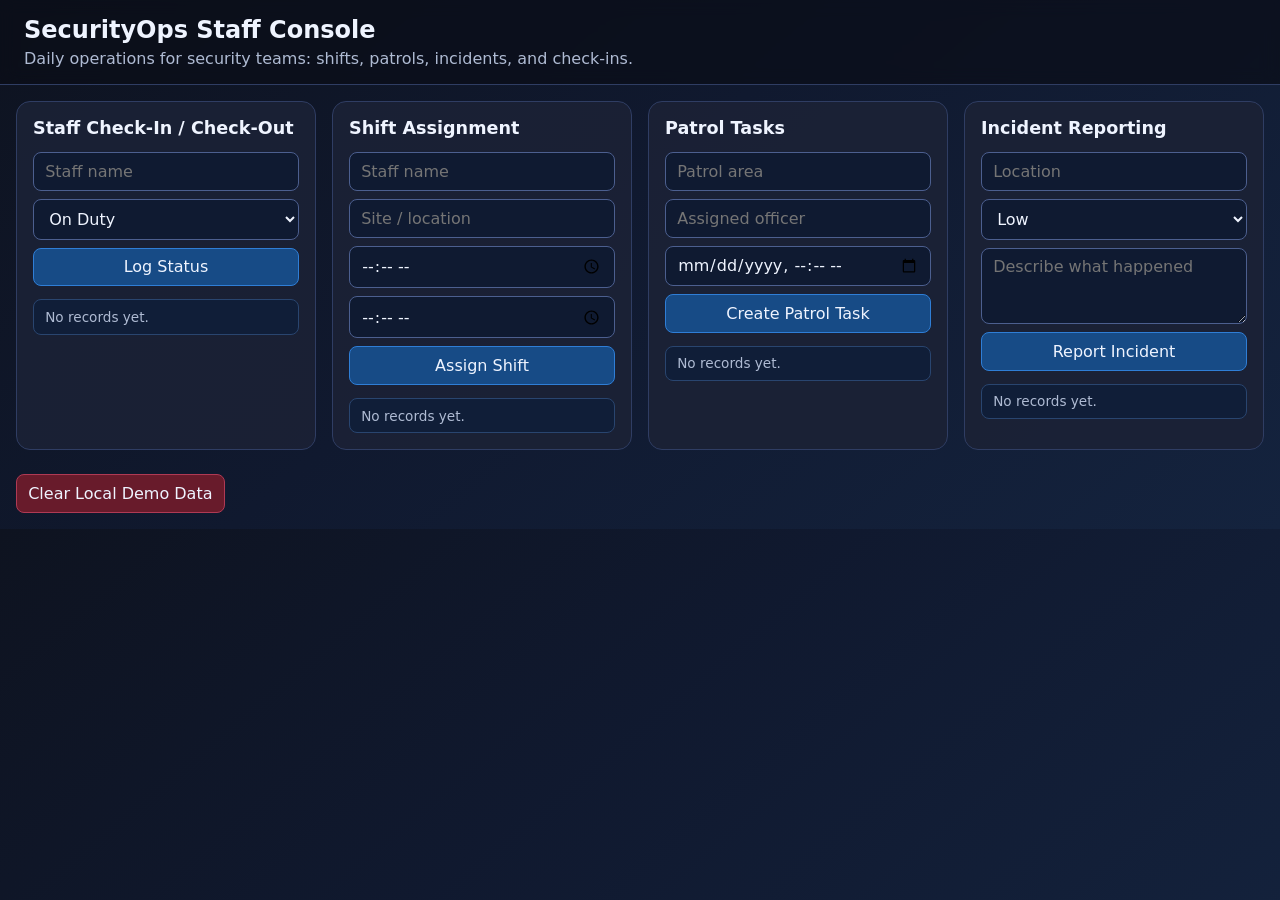
==== SecurityOpsApp/index.html @ 8a80f306 "Replace unicode dashes in SecurityOps app output strings" ====
<!doctype html>
<html lang="en">
  <head>
    <meta charset="UTF-8" />
    <meta name="viewport" content="width=device-width, initial-scale=1.0" />
    <title>SecurityOps Staff Console</title>
    <link rel="stylesheet" href="styles.css" />
  </head>
  <body>
    <header class="topbar">
      <h1>SecurityOps Staff Console</h1>
      <p>Daily operations for security teams: shifts, patrols, incidents, and check-ins.</p>
    </header>

    <main class="grid">
      <section class="card">
        <h2>Staff Check-In / Check-Out</h2>
        <form id="checkinForm" class="form-inline">
          <input id="staffName" type="text" placeholder="Staff name" required />
          <select id="status" required>
            <option value="On Duty">On Duty</option>
            <option value="Off Duty">Off Duty</option>
            <option value="Break">Break</option>
          </select>
          <button type="submit">Log Status</button>
        </form>
        <ul id="checkinList" class="list"></ul>
      </section>

      <section class="card">
        <h2>Shift Assignment</h2>
        <form id="shiftForm" class="form-stack">
          <input id="shiftStaff" type="text" placeholder="Staff name" required />
          <input id="shiftLocation" type="text" placeholder="Site / location" required />
          <input id="shiftStart" type="time" required />
          <input id="shiftEnd" type="time" required />
          <button type="submit">Assign Shift</button>
        </form>
        <ul id="shiftList" class="list"></ul>
      </section>

      <section class="card">
        <h2>Patrol Tasks</h2>
        <form id="patrolForm" class="form-stack">
          <input id="patrolArea" type="text" placeholder="Patrol area" required />
          <input id="patrolAssignee" type="text" placeholder="Assigned officer" required />
          <input id="patrolDue" type="datetime-local" required />
          <button type="submit">Create Patrol Task</button>
        </form>
        <ul id="patrolList" class="list"></ul>
      </section>

      <section class="card">
        <h2>Incident Reporting</h2>
        <form id="incidentForm" class="form-stack">
          <input id="incidentLocation" type="text" placeholder="Location" required />
          <select id="incidentSeverity" required>
            <option value="Low">Low</option>
            <option value="Medium">Medium</option>
            <option value="High">High</option>
            <option value="Critical">Critical</option>
          </select>
          <textarea id="incidentDescription" rows="3" placeholder="Describe what happened" required></textarea>
          <button type="submit">Report Incident</button>
        </form>
        <ul id="incidentList" class="list"></ul>
      </section>
    </main>

    <footer class="footer">
      <button id="clearData" class="danger">Clear Local Demo Data</button>
    </footer>

    <script src="app.js"></script>
  </body>
</html>
---- SecurityOpsApp/styles.css ----
:root {
  color-scheme: light dark;
  --bg: #0e1320;
  --panel: #1b2236;
  --muted: #afbbd3;
  --text: #eff4ff;
  --accent: #4da3ff;
  --danger: #ff5f7a;
}

* {
  box-sizing: border-box;
}

body {
  margin: 0;
  font-family: Inter, Segoe UI, system-ui, sans-serif;
  background: linear-gradient(140deg, #0e1320, #10192f 45%, #14233e);
  color: var(--text);
}

.topbar {
  padding: 1rem 1.5rem;
  border-bottom: 1px solid #2f3d63;
  background: rgba(10, 14, 24, 0.7);
  backdrop-filter: blur(8px);
}

.topbar h1 {
  margin: 0;
  font-size: 1.5rem;
}

.topbar p {
  margin: 0.3rem 0 0;
  color: var(--muted);
}

.grid {
  padding: 1rem;
  display: grid;
  grid-template-columns: repeat(auto-fit, minmax(280px, 1fr));
  gap: 1rem;
}

.card {
  border: 1px solid #2f3d63;
  border-radius: 14px;
  padding: 1rem;
  background: rgba(27, 34, 54, 0.9);
}

h2 {
  margin-top: 0;
  font-size: 1.1rem;
}

.form-inline,
.form-stack {
  display: grid;
  gap: 0.5rem;
  margin-bottom: 0.8rem;
}

input,
select,
textarea,
button {
  border: 1px solid #4c5f8f;
  border-radius: 8px;
  padding: 0.55rem 0.7rem;
  background: #0f1a31;
  color: var(--text);
  font: inherit;
}

button {
  cursor: pointer;
  background: #174b86;
  border-color: #2f7ed6;
}

button:hover {
  background: #1c5da8;
}

.list {
  margin: 0;
  padding: 0;
  list-style: none;
  display: grid;
  gap: 0.45rem;
}

.list li {
  padding: 0.55rem 0.7rem;
  border-radius: 8px;
  background: #101e38;
  border: 1px solid #29456f;
}

.meta {
  color: var(--muted);
  font-size: 0.85rem;
}

.footer {
  padding: 0.5rem 1rem 1rem;
}

.danger {
  background: #681b2b;
  border-color: #af3a54;
}
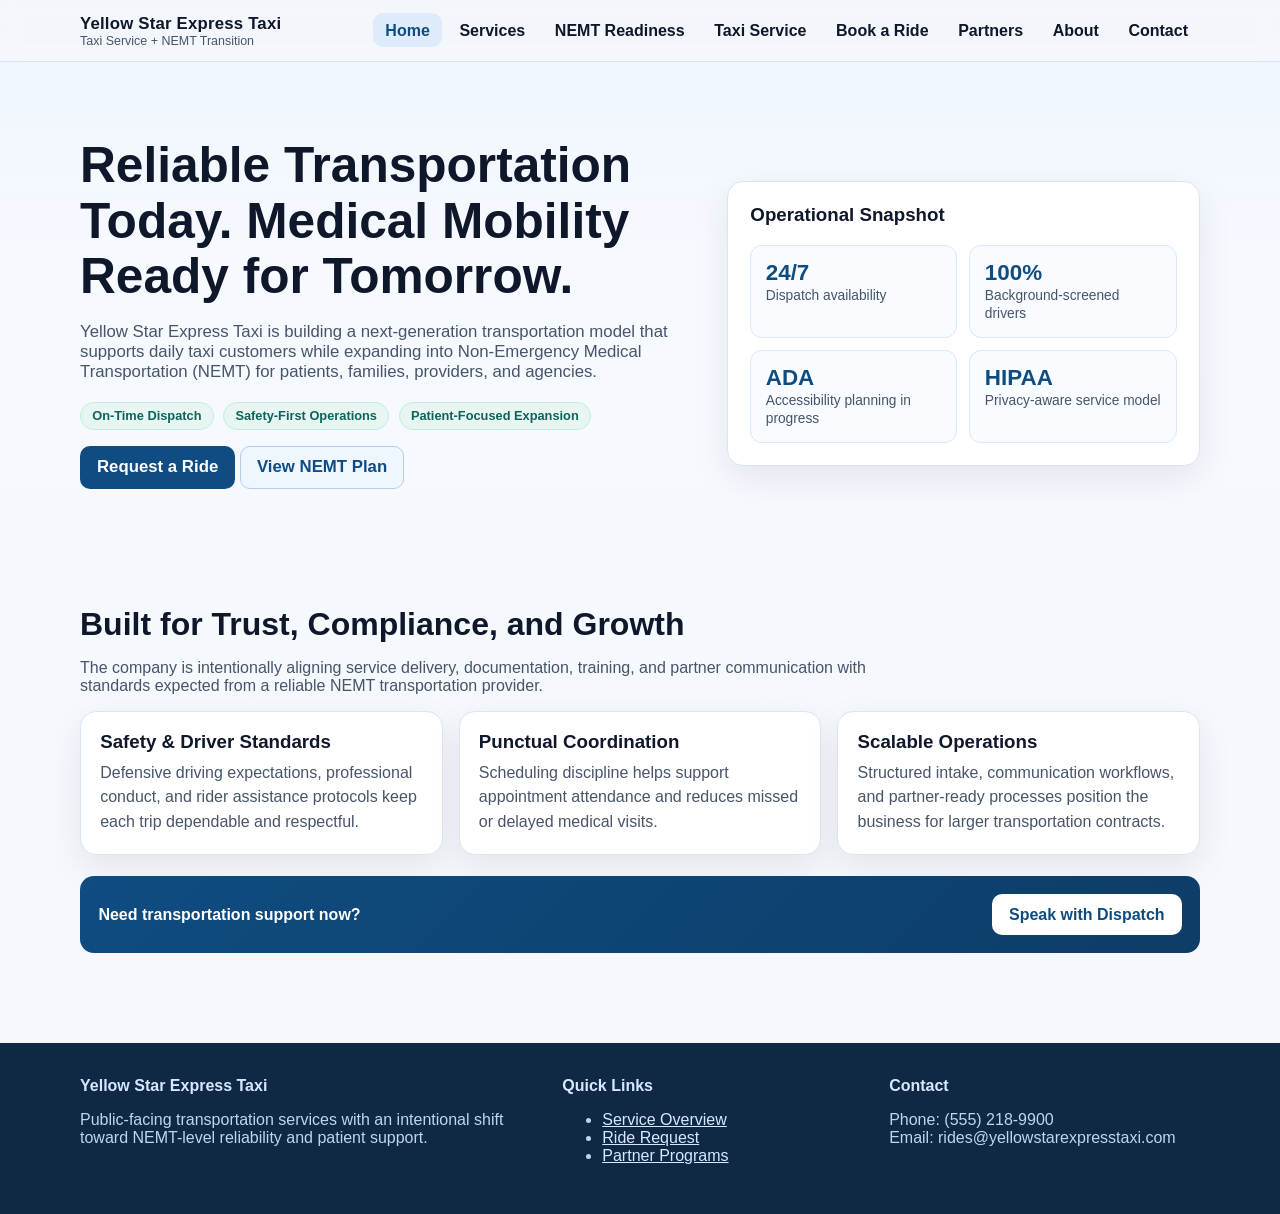
==== commit 0e73ee1f: "Redesign SecurityOpsApp into multi-page Yellow Star Express website" ====
--- a/SecurityOpsApp/index.html
+++ b/SecurityOpsApp/index.html
@@ -1,76 +1,63 @@
 <!doctype html>
 <html lang="en">
-  <head>
-    <meta charset="UTF-8" />
-    <meta name="viewport" content="width=device-width, initial-scale=1.0" />
-    <title>SecurityOps Staff Console</title>
-    <link rel="stylesheet" href="styles.css" />
-  </head>
-  <body>
-    <header class="topbar">
-      <h1>SecurityOps Staff Console</h1>
-      <p>Daily operations for security teams: shifts, patrols, incidents, and check-ins.</p>
-    </header>
+<head>
+  <meta charset="UTF-8" />
+  <meta name="viewport" content="width=device-width, initial-scale=1.0" />
+  <title>Yellow Star Express Taxi | Taxi & NEMT Transportation</title>
+  <meta name="description" content="Professional taxi and emerging NEMT transportation services focused on reliability, safety, punctuality, and patient-centered care." />
+  <link rel="stylesheet" href="styles.css" />
+</head>
+<body>
+  <header class="site-header">
+    <div class="container nav-wrap">
+      <a class="brand" href="index.html"><strong>Yellow Star Express Taxi</strong><span>Taxi Service + NEMT Transition</span></a>
+      <button class="nav-toggle" data-nav-toggle aria-label="Open menu">☰</button>
+      <ul class="nav-links">
+        <li><a href="index.html">Home</a></li><li><a href="services.html">Services</a></li><li><a href="nemt.html">NEMT Readiness</a></li><li><a href="taxi.html">Taxi Service</a></li><li><a href="booking.html">Book a Ride</a></li><li><a href="partners.html">Partners</a></li><li><a href="about.html">About</a></li><li><a href="contact.html">Contact</a></li>
+      </ul>
+    </div>
+  </header>
 
-    <main class="grid">
-      <section class="card">
-        <h2>Staff Check-In / Check-Out</h2>
-        <form id="checkinForm" class="form-inline">
-          <input id="staffName" type="text" placeholder="Staff name" required />
-          <select id="status" required>
-            <option value="On Duty">On Duty</option>
-            <option value="Off Duty">Off Duty</option>
-            <option value="Break">Break</option>
-          </select>
-          <button type="submit">Log Status</button>
-        </form>
-        <ul id="checkinList" class="list"></ul>
-      </section>
+  <main>
+    <section class="container hero">
+      <div>
+        <h1>Reliable Transportation Today. Medical Mobility Ready for Tomorrow.</h1>
+        <p>Yellow Star Express Taxi is building a next-generation transportation model that supports daily taxi customers while expanding into Non-Emergency Medical Transportation (NEMT) for patients, families, providers, and agencies.</p>
+        <div class="badges"><span>On-Time Dispatch</span><span>Safety-First Operations</span><span>Patient-Focused Expansion</span></div>
+        <p style="margin-top:1rem"><a class="button primary" href="booking.html">Request a Ride</a> <a class="button outline" href="nemt.html">View NEMT Plan</a></p>
+      </div>
+      <aside class="hero-panel card reveal">
+        <h3 style="margin-top:0">Operational Snapshot</h3>
+        <div class="metric-grid">
+          <div class="metric"><strong>24/7</strong><span>Dispatch availability</span></div>
+          <div class="metric"><strong>100%</strong><span>Background-screened drivers</span></div>
+          <div class="metric"><strong>ADA</strong><span>Accessibility planning in progress</span></div>
+          <div class="metric"><strong>HIPAA</strong><span>Privacy-aware service model</span></div>
+        </div>
+      </aside>
+    </section>
 
-      <section class="card">
-        <h2>Shift Assignment</h2>
-        <form id="shiftForm" class="form-stack">
-          <input id="shiftStaff" type="text" placeholder="Staff name" required />
-          <input id="shiftLocation" type="text" placeholder="Site / location" required />
-          <input id="shiftStart" type="time" required />
-          <input id="shiftEnd" type="time" required />
-          <button type="submit">Assign Shift</button>
-        </form>
-        <ul id="shiftList" class="list"></ul>
-      </section>
+    <section class="section">
+      <div class="container">
+        <h2>Built for Trust, Compliance, and Growth</h2>
+        <p class="lead">The company is intentionally aligning service delivery, documentation, training, and partner communication with standards expected from a reliable NEMT transportation provider.</p>
+        <div class="grid-3">
+          <article class="feature card reveal"><h3>Safety & Driver Standards</h3><p>Defensive driving expectations, professional conduct, and rider assistance protocols keep each trip dependable and respectful.</p></article>
+          <article class="feature card reveal"><h3>Punctual Coordination</h3><p>Scheduling discipline helps support appointment attendance and reduces missed or delayed medical visits.</p></article>
+          <article class="feature card reveal"><h3>Scalable Operations</h3><p>Structured intake, communication workflows, and partner-ready processes position the business for larger transportation contracts.</p></article>
+        </div>
+        <div class="cta-strip reveal"><strong>Need transportation support now?</strong><a class="button light" href="contact.html">Speak with Dispatch</a></div>
+      </div>
+    </section>
+  </main>
 
-      <section class="card">
-        <h2>Patrol Tasks</h2>
-        <form id="patrolForm" class="form-stack">
-          <input id="patrolArea" type="text" placeholder="Patrol area" required />
-          <input id="patrolAssignee" type="text" placeholder="Assigned officer" required />
-          <input id="patrolDue" type="datetime-local" required />
-          <button type="submit">Create Patrol Task</button>
-        </form>
-        <ul id="patrolList" class="list"></ul>
-      </section>
-
-      <section class="card">
-        <h2>Incident Reporting</h2>
-        <form id="incidentForm" class="form-stack">
-          <input id="incidentLocation" type="text" placeholder="Location" required />
-          <select id="incidentSeverity" required>
-            <option value="Low">Low</option>
-            <option value="Medium">Medium</option>
-            <option value="High">High</option>
-            <option value="Critical">Critical</option>
-          </select>
-          <textarea id="incidentDescription" rows="3" placeholder="Describe what happened" required></textarea>
-          <button type="submit">Report Incident</button>
-        </form>
-        <ul id="incidentList" class="list"></ul>
-      </section>
-    </main>
-
-    <footer class="footer">
-      <button id="clearData" class="danger">Clear Local Demo Data</button>
-    </footer>
-
-    <script src="app.js"></script>
-  </body>
+  <footer class="site-footer">
+    <div class="container footer-grid">
+      <div><strong>Yellow Star Express Taxi</strong><p>Public-facing transportation services with an intentional shift toward NEMT-level reliability and patient support.</p></div>
+      <div><strong>Quick Links</strong><ul><li><a href="services.html">Service Overview</a></li><li><a href="booking.html">Ride Request</a></li><li><a href="partners.html">Partner Programs</a></li></ul></div>
+      <div><strong>Contact</strong><p>Phone: (555) 218-9900<br/>Email: rides@yellowstarexpresstaxi.com</p></div>
+    </div>
+  </footer>
+  <script src="app.js"></script>
+</body>
 </html>
--- a/SecurityOpsApp/styles.css
+++ b/SecurityOpsApp/styles.css
@@ -1,114 +1,180 @@
 :root {
-  color-scheme: light dark;
-  --bg: #0e1320;
-  --panel: #1b2236;
-  --muted: #afbbd3;
-  --text: #eff4ff;
-  --accent: #4da3ff;
-  --danger: #ff5f7a;
+  --bg: #f4f7fb;
+  --surface: #ffffff;
+  --text: #0f172a;
+  --muted: #475569;
+  --primary: #0f4c81;
+  --primary-2: #0d3d67;
+  --accent: #11b8a0;
+  --border: #dbe5f1;
+  --shadow: 0 12px 35px rgba(2, 23, 53, 0.08);
+  --radius: 16px;
 }
 
-* {
-  box-sizing: border-box;
+* { box-sizing: border-box; }
+html { scroll-behavior: smooth; }
+body {
+  margin: 0;
+  font-family: Inter, "Segoe UI", Roboto, Arial, sans-serif;
+  color: var(--text);
+  background: linear-gradient(180deg, #eef5ff 0%, #f6f9fe 260px, var(--bg) 100%);
 }
 
-body {
-  margin: 0;
-  font-family: Inter, Segoe UI, system-ui, sans-serif;
-  background: linear-gradient(140deg, #0e1320, #10192f 45%, #14233e);
-  color: var(--text);
+.container { width: min(1120px, 92vw); margin: 0 auto; }
+
+.site-header {
+  position: sticky;
+  top: 0;
+  z-index: 100;
+  background: rgba(244, 247, 251, 0.88);
+  backdrop-filter: blur(8px);
+  border-bottom: 1px solid var(--border);
 }
 
-.topbar {
-  padding: 1rem 1.5rem;
-  border-bottom: 1px solid #2f3d63;
-  background: rgba(10, 14, 24, 0.7);
-  backdrop-filter: blur(8px);
+.nav-wrap { display: flex; align-items: center; justify-content: space-between; padding: 0.85rem 0; }
+.brand { text-decoration: none; color: var(--text); display: flex; flex-direction: column; }
+.brand strong { font-size: 1.05rem; letter-spacing: 0.2px; }
+.brand span { font-size: 0.78rem; color: var(--muted); }
+
+.nav-toggle {
+  display: none;
+  border: 1px solid var(--border);
+  background: var(--surface);
+  border-radius: 10px;
+  padding: 0.45rem 0.6rem;
 }
 
-.topbar h1 {
-  margin: 0;
-  font-size: 1.5rem;
+.nav-links { list-style: none; display: flex; gap: 0.35rem; margin: 0; padding: 0; }
+.nav-links a {
+  text-decoration: none;
+  color: var(--text);
+  font-weight: 600;
+  padding: 0.55rem 0.75rem;
+  border-radius: 10px;
+}
+.nav-links a:hover,
+.nav-links a.active { background: #deebfb; color: var(--primary); }
+
+.hero {
+  padding: 4.75rem 0 3.5rem;
+  display: grid;
+  gap: 2rem;
+  grid-template-columns: 1.3fr 1fr;
+  align-items: center;
+}
+.hero h1 { font-size: clamp(2rem, 4vw, 3.1rem); line-height: 1.12; margin: 0 0 1rem; }
+.hero p { color: var(--muted); font-size: 1.05rem; margin-bottom: 1.25rem; }
+.badges { display: flex; flex-wrap: wrap; gap: 0.6rem; }
+.badges span {
+  background: #e7f6f3;
+  color: #0d6458;
+  border: 1px solid #c2ece4;
+  border-radius: 999px;
+  padding: 0.35rem 0.7rem;
+  font-size: 0.8rem;
+  font-weight: 600;
 }
 
-.topbar p {
-  margin: 0.3rem 0 0;
-  color: var(--muted);
+.card, .panel {
+  background: var(--surface);
+  border-radius: var(--radius);
+  border: 1px solid var(--border);
+  box-shadow: var(--shadow);
 }
 
-.grid {
-  padding: 1rem;
-  display: grid;
-  grid-template-columns: repeat(auto-fit, minmax(280px, 1fr));
+.hero-panel { padding: 1.4rem; }
+.metric-grid { display: grid; grid-template-columns: repeat(2, 1fr); gap: 0.75rem; }
+.metric { padding: 0.9rem; border-radius: 12px; background: #f8fbff; border: 1px solid #d9e8fb; }
+.metric strong { display: block; color: var(--primary); font-size: 1.4rem; }
+.metric span { color: var(--muted); font-size: 0.86rem; }
+
+.section { padding: 2.6rem 0; }
+.section h2 { font-size: clamp(1.45rem, 2.5vw, 2rem); margin-top: 0; margin-bottom: 0.65rem; }
+.section .lead { color: var(--muted); max-width: 820px; }
+
+.grid-3 { display: grid; grid-template-columns: repeat(3, 1fr); gap: 1rem; }
+.grid-2 { display: grid; grid-template-columns: repeat(2, 1fr); gap: 1rem; }
+.feature { padding: 1.2rem; }
+.feature h3 { margin-top: 0; margin-bottom: 0.45rem; }
+.feature p { margin: 0; color: var(--muted); line-height: 1.55; }
+
+.cta-strip {
+  margin-top: 1.3rem;
+  background: linear-gradient(135deg, var(--primary), var(--primary-2));
+  color: #fff;
+  padding: 1.15rem;
+  border-radius: 14px;
+  display: flex;
+  align-items: center;
+  justify-content: space-between;
   gap: 1rem;
+  flex-wrap: wrap;
 }
 
-.card {
-  border: 1px solid #2f3d63;
-  border-radius: 14px;
-  padding: 1rem;
-  background: rgba(27, 34, 54, 0.9);
+.button {
+  display: inline-block;
+  text-decoration: none;
+  border-radius: 10px;
+  padding: 0.65rem 1rem;
+  font-weight: 700;
+  border: 1px solid transparent;
 }
+.button.primary { background: var(--primary); color: #fff; }
+.button.primary:hover { background: var(--primary-2); }
+.button.light { background: #fff; color: var(--primary); }
+.button.outline { border-color: #b8cce6; color: var(--primary); background: #eef6ff; }
 
-h2 {
-  margin-top: 0;
-  font-size: 1.1rem;
+.page-hero { padding: 3rem 0 2rem; }
+.page-hero h1 { margin: 0 0 .6rem; font-size: clamp(1.8rem, 3.8vw, 2.6rem); }
+.page-hero p { margin: 0; color: var(--muted); max-width: 790px; }
+
+.list-clean { margin: 0.75rem 0 0; padding-left: 1rem; color: var(--muted); }
+.list-clean li { margin: 0.3rem 0; }
+
+.form-card { padding: 1.2rem; }
+.form-grid { display: grid; gap: 0.7rem; grid-template-columns: repeat(2, 1fr); }
+.form-grid .full { grid-column: 1 / -1; }
+input, select, textarea {
+  width: 100%;
+  border: 1px solid #c5d5ea;
+  border-radius: 10px;
+  padding: 0.63rem 0.72rem;
+  font: inherit;
+  background: #fff;
 }
+textarea { min-height: 120px; resize: vertical; }
+label { font-size: 0.85rem; font-weight: 600; color: #334155; }
+.form-feedback { margin-top: 0.8rem; color: #0f766e; font-weight: 600; display: none; }
+.form-feedback.visible { display: block; }
 
-.form-inline,
-.form-stack {
-  display: grid;
-  gap: 0.5rem;
-  margin-bottom: 0.8rem;
+.site-footer {
+  margin-top: 3rem;
+  background: #0f2945;
+  color: #d7e7ff;
+  padding: 2.1rem 0;
 }
+.footer-grid { display: grid; gap: 1rem; grid-template-columns: 1.5fr 1fr 1fr; }
+.site-footer a { color: #d7e7ff; }
+.site-footer p, .site-footer li { color: #bfd4f3; }
 
-input,
-select,
-textarea,
-button {
-  border: 1px solid #4c5f8f;
-  border-radius: 8px;
-  padding: 0.55rem 0.7rem;
-  background: #0f1a31;
-  color: var(--text);
-  font: inherit;
+.reveal { opacity: 0; transform: translateY(14px); transition: all .5s ease; }
+.reveal.show { opacity: 1; transform: translateY(0); }
+
+@media (max-width: 900px) {
+  .hero, .grid-3, .grid-2, .footer-grid, .form-grid { grid-template-columns: 1fr; }
+  .nav-toggle { display: inline-flex; }
+  .nav-links {
+    position: absolute;
+    right: 4vw;
+    top: 65px;
+    width: min(300px, 92vw);
+    background: #fff;
+    border: 1px solid var(--border);
+    box-shadow: var(--shadow);
+    border-radius: 14px;
+    padding: 0.5rem;
+    display: none;
+    flex-direction: column;
+  }
+  .nav-links.open { display: flex; }
 }
-
-button {
-  cursor: pointer;
-  background: #174b86;
-  border-color: #2f7ed6;
-}
-
-button:hover {
-  background: #1c5da8;
-}
-
-.list {
-  margin: 0;
-  padding: 0;
-  list-style: none;
-  display: grid;
-  gap: 0.45rem;
-}
-
-.list li {
-  padding: 0.55rem 0.7rem;
-  border-radius: 8px;
-  background: #101e38;
-  border: 1px solid #29456f;
-}
-
-.meta {
-  color: var(--muted);
-  font-size: 0.85rem;
-}
-
-.footer {
-  padding: 0.5rem 1rem 1rem;
-}
-
-.danger {
-  background: #681b2b;
-  border-color: #af3a54;
-}
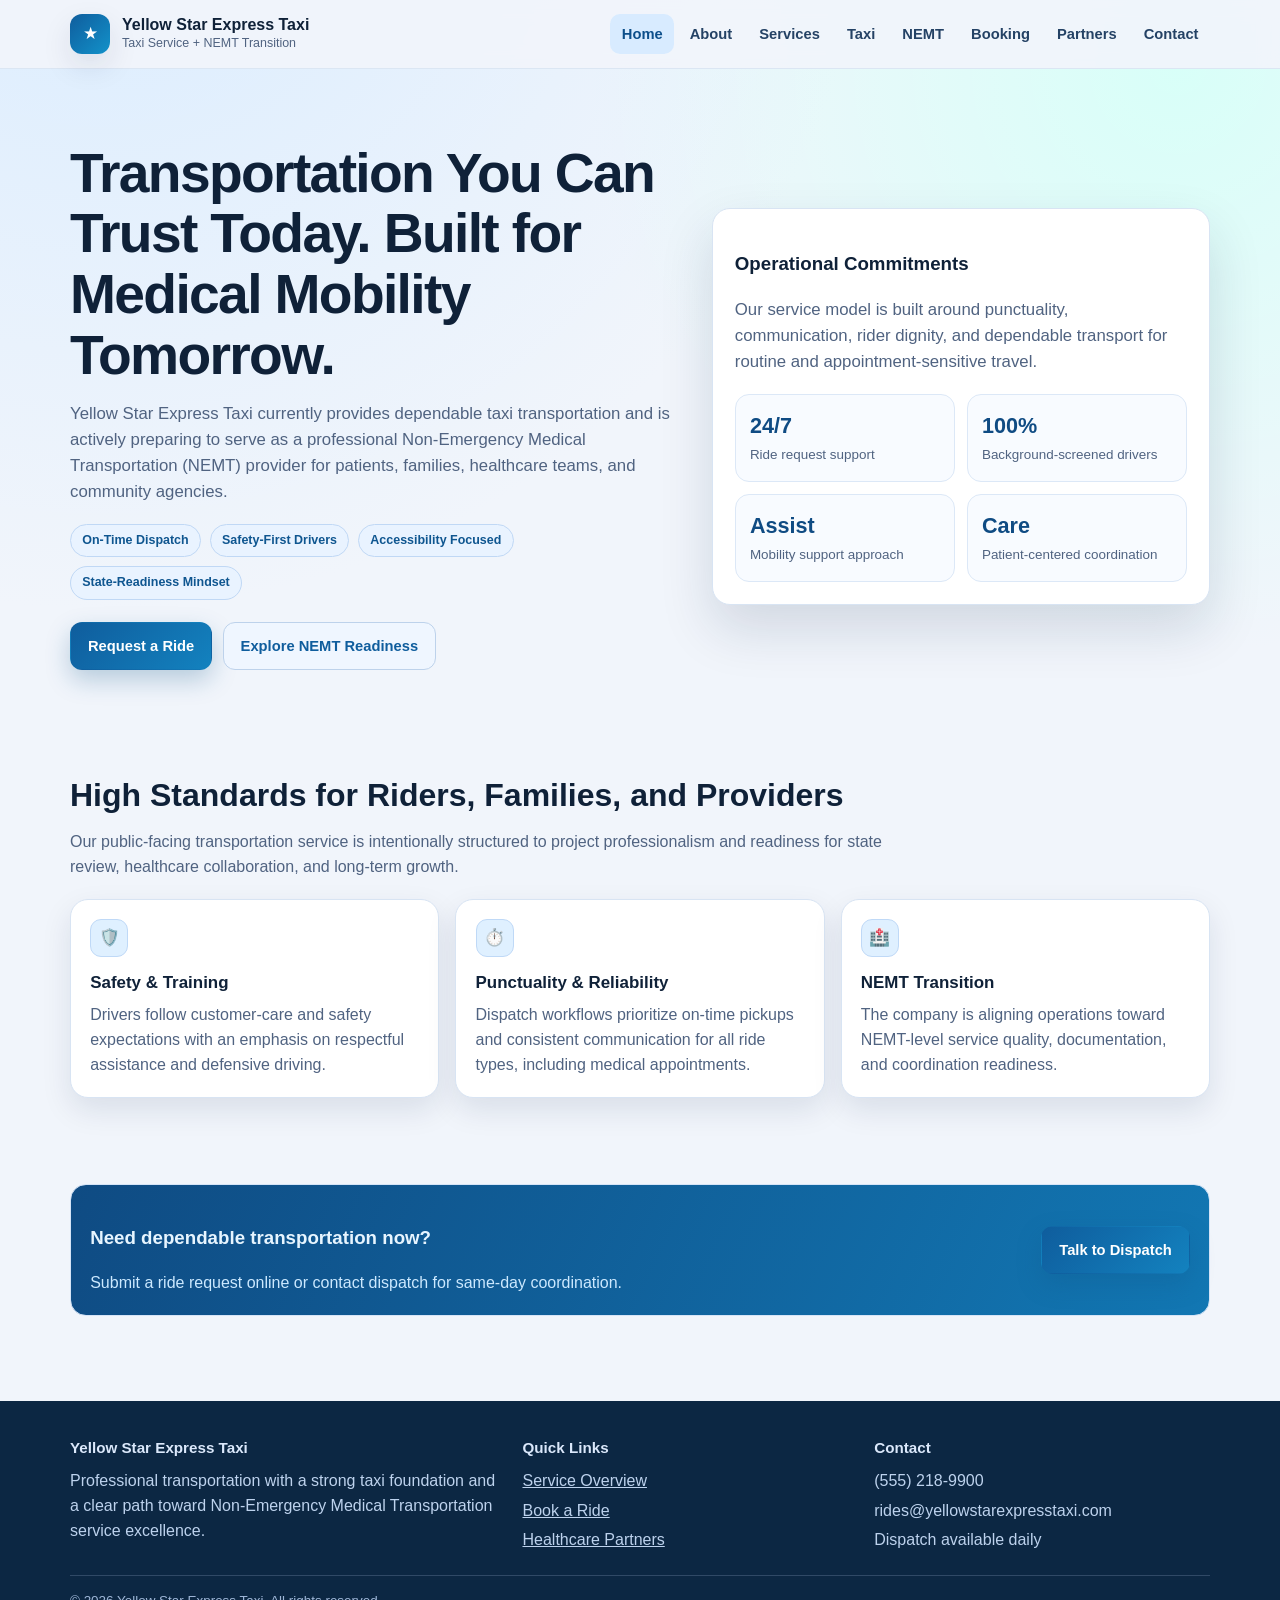
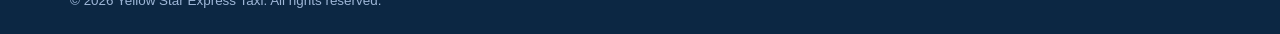
==== commit fd2de909: "Rebuild Yellow Star site with premium static multi-page design" ====
--- a/SecurityOpsApp/index.html
+++ b/SecurityOpsApp/index.html
@@ -3,61 +3,124 @@
 <head>
   <meta charset="UTF-8" />
   <meta name="viewport" content="width=device-width, initial-scale=1.0" />
-  <title>Yellow Star Express Taxi | Taxi & NEMT Transportation</title>
-  <meta name="description" content="Professional taxi and emerging NEMT transportation services focused on reliability, safety, punctuality, and patient-centered care." />
+  <title>Yellow Star Express Taxi | Reliable Taxi & NEMT-Focused Transportation</title>
+  <meta name="description" content="Yellow Star Express Taxi offers dependable taxi transportation and is preparing for Non-Emergency Medical Transportation with a safety-first, punctual, patient-focused approach." />
   <link rel="stylesheet" href="styles.css" />
 </head>
 <body>
   <header class="site-header">
-    <div class="container nav-wrap">
-      <a class="brand" href="index.html"><strong>Yellow Star Express Taxi</strong><span>Taxi Service + NEMT Transition</span></a>
-      <button class="nav-toggle" data-nav-toggle aria-label="Open menu">☰</button>
-      <ul class="nav-links">
-        <li><a href="index.html">Home</a></li><li><a href="services.html">Services</a></li><li><a href="nemt.html">NEMT Readiness</a></li><li><a href="taxi.html">Taxi Service</a></li><li><a href="booking.html">Book a Ride</a></li><li><a href="partners.html">Partners</a></li><li><a href="about.html">About</a></li><li><a href="contact.html">Contact</a></li>
+    <div class="container nav-shell">
+      <a class="brand" href="index.html">
+        <span class="brand-mark">★</span>
+        <span class="brand-text"><strong>Yellow Star Express Taxi</strong><span>Taxi Service + NEMT Transition</span></span>
+      </a>
+      <button class="menu-toggle" data-menu-toggle aria-label="Open navigation"><span></span><span></span><span></span></button>
+      <ul class="nav-list" id="siteNav">
+        <li><a href="index.html">Home</a></li>
+        <li><a href="about.html">About</a></li>
+        <li><a href="services.html">Services</a></li>
+        <li><a href="taxi.html">Taxi</a></li>
+        <li><a href="nemt.html">NEMT</a></li>
+        <li><a href="booking.html">Booking</a></li>
+        <li><a href="partners.html">Partners</a></li>
+        <li><a href="contact.html">Contact</a></li>
       </ul>
     </div>
   </header>
 
   <main>
-    <section class="container hero">
-      <div>
-        <h1>Reliable Transportation Today. Medical Mobility Ready for Tomorrow.</h1>
-        <p>Yellow Star Express Taxi is building a next-generation transportation model that supports daily taxi customers while expanding into Non-Emergency Medical Transportation (NEMT) for patients, families, providers, and agencies.</p>
-        <div class="badges"><span>On-Time Dispatch</span><span>Safety-First Operations</span><span>Patient-Focused Expansion</span></div>
-        <p style="margin-top:1rem"><a class="button primary" href="booking.html">Request a Ride</a> <a class="button outline" href="nemt.html">View NEMT Plan</a></p>
+    <section class="hero">
+      <div class="container hero-grid">
+        <div>
+          <h1>Transportation You Can Trust Today. Built for Medical Mobility Tomorrow.</h1>
+          <p>Yellow Star Express Taxi currently provides dependable taxi transportation and is actively preparing to serve as a professional Non-Emergency Medical Transportation (NEMT) provider for patients, families, healthcare teams, and community agencies.</p>
+          <div class="pills">
+            <span>On-Time Dispatch</span>
+            <span>Safety-First Drivers</span>
+            <span>Accessibility Focused</span>
+            <span>State-Readiness Mindset</span>
+          </div>
+          <div class="actions">
+            <a class="btn btn-primary" href="booking.html">Request a Ride</a>
+            <a class="btn btn-outline" href="nemt.html">Explore NEMT Readiness</a>
+          </div>
+        </div>
+        <aside class="hero-card reveal">
+          <h3>Operational Commitments</h3>
+          <p>Our service model is built around punctuality, communication, rider dignity, and dependable transport for routine and appointment-sensitive travel.</p>
+          <div class="metric-grid">
+            <div class="metric"><strong>24/7</strong><span>Ride request support</span></div>
+            <div class="metric"><strong>100%</strong><span>Background-screened drivers</span></div>
+            <div class="metric"><strong>Assist</strong><span>Mobility support approach</span></div>
+            <div class="metric"><strong>Care</strong><span>Patient-centered coordination</span></div>
+          </div>
+        </aside>
       </div>
-      <aside class="hero-panel card reveal">
-        <h3 style="margin-top:0">Operational Snapshot</h3>
-        <div class="metric-grid">
-          <div class="metric"><strong>24/7</strong><span>Dispatch availability</span></div>
-          <div class="metric"><strong>100%</strong><span>Background-screened drivers</span></div>
-          <div class="metric"><strong>ADA</strong><span>Accessibility planning in progress</span></div>
-          <div class="metric"><strong>HIPAA</strong><span>Privacy-aware service model</span></div>
-        </div>
-      </aside>
     </section>
 
     <section class="section">
       <div class="container">
-        <h2>Built for Trust, Compliance, and Growth</h2>
-        <p class="lead">The company is intentionally aligning service delivery, documentation, training, and partner communication with standards expected from a reliable NEMT transportation provider.</p>
+        <div class="section-heading">
+          <h2>High Standards for Riders, Families, and Providers</h2>
+          <p>Our public-facing transportation service is intentionally structured to project professionalism and readiness for state review, healthcare collaboration, and long-term growth.</p>
+        </div>
         <div class="grid-3">
-          <article class="feature card reveal"><h3>Safety & Driver Standards</h3><p>Defensive driving expectations, professional conduct, and rider assistance protocols keep each trip dependable and respectful.</p></article>
-          <article class="feature card reveal"><h3>Punctual Coordination</h3><p>Scheduling discipline helps support appointment attendance and reduces missed or delayed medical visits.</p></article>
-          <article class="feature card reveal"><h3>Scalable Operations</h3><p>Structured intake, communication workflows, and partner-ready processes position the business for larger transportation contracts.</p></article>
+          <article class="card reveal">
+            <span class="icon-badge">🛡️</span>
+            <h3>Safety & Training</h3>
+            <p>Drivers follow customer-care and safety expectations with an emphasis on respectful assistance and defensive driving.</p>
+          </article>
+          <article class="card reveal">
+            <span class="icon-badge">⏱️</span>
+            <h3>Punctuality & Reliability</h3>
+            <p>Dispatch workflows prioritize on-time pickups and consistent communication for all ride types, including medical appointments.</p>
+          </article>
+          <article class="card reveal">
+            <span class="icon-badge">🏥</span>
+            <h3>NEMT Transition</h3>
+            <p>The company is aligning operations toward NEMT-level service quality, documentation, and coordination readiness.</p>
+          </article>
         </div>
-        <div class="cta-strip reveal"><strong>Need transportation support now?</strong><a class="button light" href="contact.html">Speak with Dispatch</a></div>
+      </div>
+    </section>
+
+    <section class="section">
+      <div class="container split-panel reveal">
+        <div>
+          <h3>Need dependable transportation now?</h3>
+          <p>Submit a ride request online or contact dispatch for same-day coordination.</p>
+        </div>
+        <a class="btn btn-primary" href="contact.html">Talk to Dispatch</a>
       </div>
     </section>
   </main>
 
   <footer class="site-footer">
     <div class="container footer-grid">
-      <div><strong>Yellow Star Express Taxi</strong><p>Public-facing transportation services with an intentional shift toward NEMT-level reliability and patient support.</p></div>
-      <div><strong>Quick Links</strong><ul><li><a href="services.html">Service Overview</a></li><li><a href="booking.html">Ride Request</a></li><li><a href="partners.html">Partner Programs</a></li></ul></div>
-      <div><strong>Contact</strong><p>Phone: (555) 218-9900<br/>Email: rides@yellowstarexpresstaxi.com</p></div>
+      <div>
+        <h4>Yellow Star Express Taxi</h4>
+        <p>Professional transportation with a strong taxi foundation and a clear path toward Non-Emergency Medical Transportation service excellence.</p>
+      </div>
+      <div>
+        <h4>Quick Links</h4>
+        <ul>
+          <li><a href="services.html">Service Overview</a></li>
+          <li><a href="booking.html">Book a Ride</a></li>
+          <li><a href="partners.html">Healthcare Partners</a></li>
+        </ul>
+      </div>
+      <div>
+        <h4>Contact</h4>
+        <ul>
+          <li>(555) 218-9900</li>
+          <li>rides@yellowstarexpresstaxi.com</li>
+          <li>Dispatch available daily</li>
+        </ul>
+      </div>
     </div>
+    <div class="container copyright">© <span data-year></span> Yellow Star Express Taxi. All rights reserved.</div>
   </footer>
+
   <script src="app.js"></script>
 </body>
 </html>
--- a/SecurityOpsApp/styles.css
+++ b/SecurityOpsApp/styles.css
@@ -1,180 +1,484 @@
 :root {
-  --bg: #f4f7fb;
+  --bg: #f1f5fb;
   --surface: #ffffff;
-  --text: #0f172a;
-  --muted: #475569;
-  --primary: #0f4c81;
-  --primary-2: #0d3d67;
-  --accent: #11b8a0;
-  --border: #dbe5f1;
-  --shadow: 0 12px 35px rgba(2, 23, 53, 0.08);
-  --radius: 16px;
+  --surface-soft: #f8fbff;
+  --text: #0f2138;
+  --muted: #506381;
+  --primary: #0f5d9d;
+  --primary-dark: #0c4b7e;
+  --accent: #13b89f;
+  --accent-soft: #e3fbf7;
+  --border: #d8e4f3;
+  --shadow-lg: 0 24px 54px rgba(12, 34, 70, 0.14);
+  --shadow-md: 0 12px 30px rgba(8, 28, 66, 0.1);
+  --radius: 18px;
 }
 
 * { box-sizing: border-box; }
+
 html { scroll-behavior: smooth; }
+
 body {
   margin: 0;
-  font-family: Inter, "Segoe UI", Roboto, Arial, sans-serif;
+  font-family: "Inter", "Segoe UI", Arial, sans-serif;
   color: var(--text);
-  background: linear-gradient(180deg, #eef5ff 0%, #f6f9fe 260px, var(--bg) 100%);
-}
-
-.container { width: min(1120px, 92vw); margin: 0 auto; }
+  background:
+    radial-gradient(circle at 8% -10%, #d9ecff 0%, transparent 36%),
+    radial-gradient(circle at 92% 4%, #d8fff8 0%, transparent 30%),
+    var(--bg);
+  line-height: 1.55;
+}
+
+a { color: inherit; }
+
+.container {
+  width: min(1140px, 92vw);
+  margin: 0 auto;
+}
 
 .site-header {
   position: sticky;
   top: 0;
-  z-index: 100;
-  background: rgba(244, 247, 251, 0.88);
-  backdrop-filter: blur(8px);
-  border-bottom: 1px solid var(--border);
-}
-
-.nav-wrap { display: flex; align-items: center; justify-content: space-between; padding: 0.85rem 0; }
-.brand { text-decoration: none; color: var(--text); display: flex; flex-direction: column; }
-.brand strong { font-size: 1.05rem; letter-spacing: 0.2px; }
-.brand span { font-size: 0.78rem; color: var(--muted); }
-
-.nav-toggle {
-  display: none;
-  border: 1px solid var(--border);
-  background: var(--surface);
-  border-radius: 10px;
-  padding: 0.45rem 0.6rem;
-}
-
-.nav-links { list-style: none; display: flex; gap: 0.35rem; margin: 0; padding: 0; }
-.nav-links a {
-  text-decoration: none;
-  color: var(--text);
-  font-weight: 600;
-  padding: 0.55rem 0.75rem;
-  border-radius: 10px;
-}
-.nav-links a:hover,
-.nav-links a.active { background: #deebfb; color: var(--primary); }
-
-.hero {
-  padding: 4.75rem 0 3.5rem;
-  display: grid;
-  gap: 2rem;
-  grid-template-columns: 1.3fr 1fr;
-  align-items: center;
-}
-.hero h1 { font-size: clamp(2rem, 4vw, 3.1rem); line-height: 1.12; margin: 0 0 1rem; }
-.hero p { color: var(--muted); font-size: 1.05rem; margin-bottom: 1.25rem; }
-.badges { display: flex; flex-wrap: wrap; gap: 0.6rem; }
-.badges span {
-  background: #e7f6f3;
-  color: #0d6458;
-  border: 1px solid #c2ece4;
-  border-radius: 999px;
-  padding: 0.35rem 0.7rem;
-  font-size: 0.8rem;
-  font-weight: 600;
-}
-
-.card, .panel {
-  background: var(--surface);
-  border-radius: var(--radius);
-  border: 1px solid var(--border);
-  box-shadow: var(--shadow);
-}
-
-.hero-panel { padding: 1.4rem; }
-.metric-grid { display: grid; grid-template-columns: repeat(2, 1fr); gap: 0.75rem; }
-.metric { padding: 0.9rem; border-radius: 12px; background: #f8fbff; border: 1px solid #d9e8fb; }
-.metric strong { display: block; color: var(--primary); font-size: 1.4rem; }
-.metric span { color: var(--muted); font-size: 0.86rem; }
-
-.section { padding: 2.6rem 0; }
-.section h2 { font-size: clamp(1.45rem, 2.5vw, 2rem); margin-top: 0; margin-bottom: 0.65rem; }
-.section .lead { color: var(--muted); max-width: 820px; }
-
-.grid-3 { display: grid; grid-template-columns: repeat(3, 1fr); gap: 1rem; }
-.grid-2 { display: grid; grid-template-columns: repeat(2, 1fr); gap: 1rem; }
-.feature { padding: 1.2rem; }
-.feature h3 { margin-top: 0; margin-bottom: 0.45rem; }
-.feature p { margin: 0; color: var(--muted); line-height: 1.55; }
-
-.cta-strip {
-  margin-top: 1.3rem;
-  background: linear-gradient(135deg, var(--primary), var(--primary-2));
-  color: #fff;
-  padding: 1.15rem;
-  border-radius: 14px;
+  z-index: 500;
+  border-bottom: 1px solid rgba(216, 228, 243, 0.85);
+  background: rgba(241, 245, 251, 0.92);
+  backdrop-filter: blur(10px);
+}
+
+.nav-shell {
   display: flex;
   align-items: center;
   justify-content: space-between;
-  gap: 1rem;
+  padding: 0.85rem 0;
+  gap: 0.75rem;
+}
+
+.brand {
+  text-decoration: none;
+  display: inline-flex;
+  align-items: center;
+  gap: 0.75rem;
+}
+
+.brand-mark {
+  width: 40px;
+  height: 40px;
+  border-radius: 12px;
+  display: grid;
+  place-items: center;
+  color: #fff;
+  font-size: 1.05rem;
+  background: linear-gradient(135deg, var(--primary), #1292ca);
+  box-shadow: var(--shadow-md);
+}
+
+.brand-text strong {
+  display: block;
+  font-size: 1rem;
+  line-height: 1.2;
+}
+
+.brand-text span {
+  display: block;
+  font-size: 0.78rem;
+  color: var(--muted);
+}
+
+.menu-toggle {
+  display: none;
+  border: 1px solid var(--border);
+  border-radius: 11px;
+  background: var(--surface);
+  width: 42px;
+  height: 42px;
+  cursor: pointer;
+}
+
+.menu-toggle span {
+  display: block;
+  width: 18px;
+  height: 2px;
+  margin: 4px auto;
+  background: #274162;
+  border-radius: 9px;
+}
+
+.nav-list {
+  list-style: none;
+  margin: 0;
+  padding: 0;
+  display: flex;
   flex-wrap: wrap;
-}
-
-.button {
+  align-items: center;
+  gap: 0.25rem;
+}
+
+.nav-list a {
   display: inline-block;
   text-decoration: none;
+  font-size: 0.92rem;
+  color: #244265;
+  padding: 0.56rem 0.72rem;
   border-radius: 10px;
-  padding: 0.65rem 1rem;
+  font-weight: 600;
+}
+
+.nav-list a:hover,
+.nav-list a.active {
+  background: #d8ebff;
+  color: #0d4f8b;
+}
+
+main { min-height: 60vh; }
+
+.hero {
+  padding: 4.6rem 0 3.6rem;
+}
+
+.hero-grid {
+  display: grid;
+  gap: 1.25rem;
+  grid-template-columns: 1.25fr 1fr;
+  align-items: center;
+}
+
+.hero h1 {
+  margin: 0 0 1rem;
+  font-size: clamp(2rem, 4.6vw, 3.45rem);
+  line-height: 1.1;
+  letter-spacing: -0.03em;
+}
+
+.hero p {
+  margin: 0 0 1.15rem;
+  color: var(--muted);
+  font-size: 1.05rem;
+}
+
+.pills {
+  display: flex;
+  flex-wrap: wrap;
+  gap: 0.56rem;
+  margin-bottom: 1.4rem;
+}
+
+.pills span {
+  font-size: 0.78rem;
+  border-radius: 999px;
+  padding: 0.38rem 0.7rem;
+  border: 1px solid #c0d8f5;
+  background: #e9f3ff;
+  color: #0f5690;
   font-weight: 700;
+}
+
+.actions {
+  display: flex;
+  flex-wrap: wrap;
+  gap: 0.65rem;
+}
+
+.btn {
+  text-decoration: none;
   border: 1px solid transparent;
-}
-.button.primary { background: var(--primary); color: #fff; }
-.button.primary:hover { background: var(--primary-2); }
-.button.light { background: #fff; color: var(--primary); }
-.button.outline { border-color: #b8cce6; color: var(--primary); background: #eef6ff; }
-
-.page-hero { padding: 3rem 0 2rem; }
-.page-hero h1 { margin: 0 0 .6rem; font-size: clamp(1.8rem, 3.8vw, 2.6rem); }
-.page-hero p { margin: 0; color: var(--muted); max-width: 790px; }
-
-.list-clean { margin: 0.75rem 0 0; padding-left: 1rem; color: var(--muted); }
-.list-clean li { margin: 0.3rem 0; }
-
-.form-card { padding: 1.2rem; }
-.form-grid { display: grid; gap: 0.7rem; grid-template-columns: repeat(2, 1fr); }
-.form-grid .full { grid-column: 1 / -1; }
-input, select, textarea {
+  border-radius: 12px;
+  padding: 0.72rem 1.06rem;
+  font-weight: 700;
+  font-size: 0.92rem;
+  cursor: pointer;
+}
+
+.btn-primary {
+  background: linear-gradient(135deg, var(--primary), #1382bf);
+  color: #fff;
+  box-shadow: 0 10px 25px rgba(16, 85, 137, 0.26);
+}
+
+.btn-primary:hover { background: linear-gradient(135deg, var(--primary-dark), #1176ad); }
+
+.btn-outline {
+  border-color: #bdd2eb;
+  background: #eff6ff;
+  color: var(--primary);
+}
+
+.hero-card {
+  background: var(--surface);
+  border: 1px solid var(--border);
+  box-shadow: var(--shadow-lg);
+  border-radius: var(--radius);
+  padding: 1.35rem;
+}
+
+.metric-grid {
+  margin-top: 1rem;
+  display: grid;
+  gap: 0.72rem;
+  grid-template-columns: repeat(2, 1fr);
+}
+
+.metric {
+  background: var(--surface-soft);
+  border: 1px solid #dce8f7;
+  border-radius: 14px;
+  padding: 0.88rem;
+}
+
+.metric strong {
+  display: block;
+  color: #0f4b83;
+  font-size: 1.35rem;
+}
+
+.metric span {
+  color: var(--muted);
+  font-size: 0.84rem;
+}
+
+.section { padding: 2.7rem 0; }
+
+.section-heading {
+  margin-bottom: 1.2rem;
+}
+
+.section-heading h2 {
+  margin: 0 0 0.6rem;
+  font-size: clamp(1.5rem, 2.5vw, 2.1rem);
+}
+
+.section-heading p {
+  margin: 0;
+  max-width: 830px;
+  color: var(--muted);
+}
+
+.grid-2,
+.grid-3,
+.grid-4 {
+  display: grid;
+  gap: 1rem;
+}
+
+.grid-2 { grid-template-columns: repeat(2, 1fr); }
+.grid-3 { grid-template-columns: repeat(3, 1fr); }
+.grid-4 { grid-template-columns: repeat(4, 1fr); }
+
+.card {
+  background: var(--surface);
+  border: 1px solid var(--border);
+  border-radius: var(--radius);
+  box-shadow: var(--shadow-md);
+  padding: 1.2rem;
+}
+
+.icon-badge {
+  width: 38px;
+  height: 38px;
+  display: inline-grid;
+  place-items: center;
+  border-radius: 11px;
+  margin-bottom: 0.8rem;
+  color: #0c4f83;
+  background: #dff0ff;
+  border: 1px solid #bfd9f7;
+  font-size: 1.05rem;
+}
+
+.card h3 {
+  margin: 0 0 0.45rem;
+  font-size: 1.06rem;
+}
+
+.card p {
+  margin: 0;
+  color: var(--muted);
+}
+
+.checklist {
+  margin: 0.8rem 0 0;
+  padding-left: 1rem;
+  color: var(--muted);
+}
+
+.checklist li { margin: 0.35rem 0; }
+
+.split-panel {
+  border: 1px solid #d5e4f7;
+  border-radius: 16px;
+  background: linear-gradient(115deg, #0f4b83, #1277b3);
+  color: #e7f5ff;
+  padding: 1.2rem;
+  display: flex;
+  flex-wrap: wrap;
+  align-items: center;
+  justify-content: space-between;
+  gap: 0.8rem;
+}
+
+.split-panel p { margin: 0; color: #cce9ff; }
+
+.form-panel {
+  background: var(--surface);
+  border: 1px solid var(--border);
+  border-radius: var(--radius);
+  box-shadow: var(--shadow-md);
+  padding: 1.2rem;
+}
+
+.form-grid {
+  display: grid;
+  gap: 0.78rem;
+  grid-template-columns: repeat(2, 1fr);
+}
+
+.full { grid-column: 1 / -1; }
+
+label {
+  font-size: 0.82rem;
+  font-weight: 700;
+  color: #34526f;
+  display: block;
+  margin-bottom: 0.32rem;
+}
+
+input,
+select,
+textarea {
   width: 100%;
-  border: 1px solid #c5d5ea;
+  font: inherit;
+  padding: 0.68rem 0.78rem;
   border-radius: 10px;
-  padding: 0.63rem 0.72rem;
-  font: inherit;
+  border: 1px solid #bfd2ea;
   background: #fff;
-}
-textarea { min-height: 120px; resize: vertical; }
-label { font-size: 0.85rem; font-weight: 600; color: #334155; }
-.form-feedback { margin-top: 0.8rem; color: #0f766e; font-weight: 600; display: none; }
-.form-feedback.visible { display: block; }
+  color: #122941;
+}
+
+input:focus,
+select:focus,
+textarea:focus {
+  outline: 2px solid #9ecfff;
+  border-color: #66a9e8;
+}
+
+textarea {
+  resize: vertical;
+  min-height: 120px;
+}
+
+.form-note {
+  margin: 0.65rem 0 0;
+  color: var(--muted);
+  font-size: 0.87rem;
+}
+
+.form-success {
+  margin-top: 0.8rem;
+  color: #0c7060;
+  background: var(--accent-soft);
+  border: 1px solid #b8eee4;
+  border-radius: 10px;
+  padding: 0.65rem 0.75rem;
+  display: none;
+  font-weight: 600;
+}
+
+.form-success.visible { display: block; }
+
+.page-hero {
+  padding: 3.2rem 0 2rem;
+}
+
+.page-hero h1 {
+  margin: 0 0 0.58rem;
+  font-size: clamp(1.8rem, 4vw, 2.7rem);
+}
+
+.page-hero p {
+  margin: 0;
+  max-width: 860px;
+  color: var(--muted);
+}
 
 .site-footer {
-  margin-top: 3rem;
-  background: #0f2945;
-  color: #d7e7ff;
-  padding: 2.1rem 0;
-}
-.footer-grid { display: grid; gap: 1rem; grid-template-columns: 1.5fr 1fr 1fr; }
-.site-footer a { color: #d7e7ff; }
-.site-footer p, .site-footer li { color: #bfd4f3; }
-
-.reveal { opacity: 0; transform: translateY(14px); transition: all .5s ease; }
-.reveal.show { opacity: 1; transform: translateY(0); }
-
-@media (max-width: 900px) {
-  .hero, .grid-3, .grid-2, .footer-grid, .form-grid { grid-template-columns: 1fr; }
-  .nav-toggle { display: inline-flex; }
-  .nav-links {
+  margin-top: 2.6rem;
+  background: #0c2743;
+  color: #dbe8fb;
+  padding: 2.2rem 0 1.4rem;
+}
+
+.footer-grid {
+  display: grid;
+  gap: 1rem;
+  grid-template-columns: 1.3fr 1fr 1fr;
+}
+
+.footer-grid h4 {
+  margin: 0 0 0.6rem;
+  font-size: 0.95rem;
+}
+
+.footer-grid p,
+.footer-grid li,
+.footer-grid a {
+  color: #bdd2ed;
+  margin: 0;
+}
+
+.footer-grid ul {
+  list-style: none;
+  padding: 0;
+  margin: 0;
+  display: grid;
+  gap: 0.3rem;
+}
+
+.copyright {
+  margin-top: 1.4rem;
+  padding-top: 0.9rem;
+  border-top: 1px solid rgba(188, 210, 237, 0.2);
+  color: #9eb6d7;
+  font-size: 0.84rem;
+}
+
+.reveal {
+  opacity: 0;
+  transform: translateY(16px);
+  transition: opacity 0.55s ease, transform 0.55s ease;
+}
+
+.reveal.show {
+  opacity: 1;
+  transform: translateY(0);
+}
+
+@media (max-width: 980px) {
+  .hero-grid,
+  .grid-4,
+  .grid-3,
+  .grid-2,
+  .footer-grid,
+  .form-grid,
+  .metric-grid { grid-template-columns: 1fr; }
+
+  .menu-toggle { display: inline-block; }
+
+  .nav-list {
     position: absolute;
     right: 4vw;
-    top: 65px;
-    width: min(300px, 92vw);
+    top: 70px;
+    width: min(330px, 92vw);
     background: #fff;
     border: 1px solid var(--border);
-    box-shadow: var(--shadow);
     border-radius: 14px;
-    padding: 0.5rem;
+    box-shadow: var(--shadow-md);
+    padding: 0.55rem;
     display: none;
     flex-direction: column;
+    align-items: stretch;
+    z-index: 90;
   }
-  .nav-links.open { display: flex; }
-}
+
+  .nav-list a { display: block; }
+
+  .nav-list.open { display: flex; }
+}
